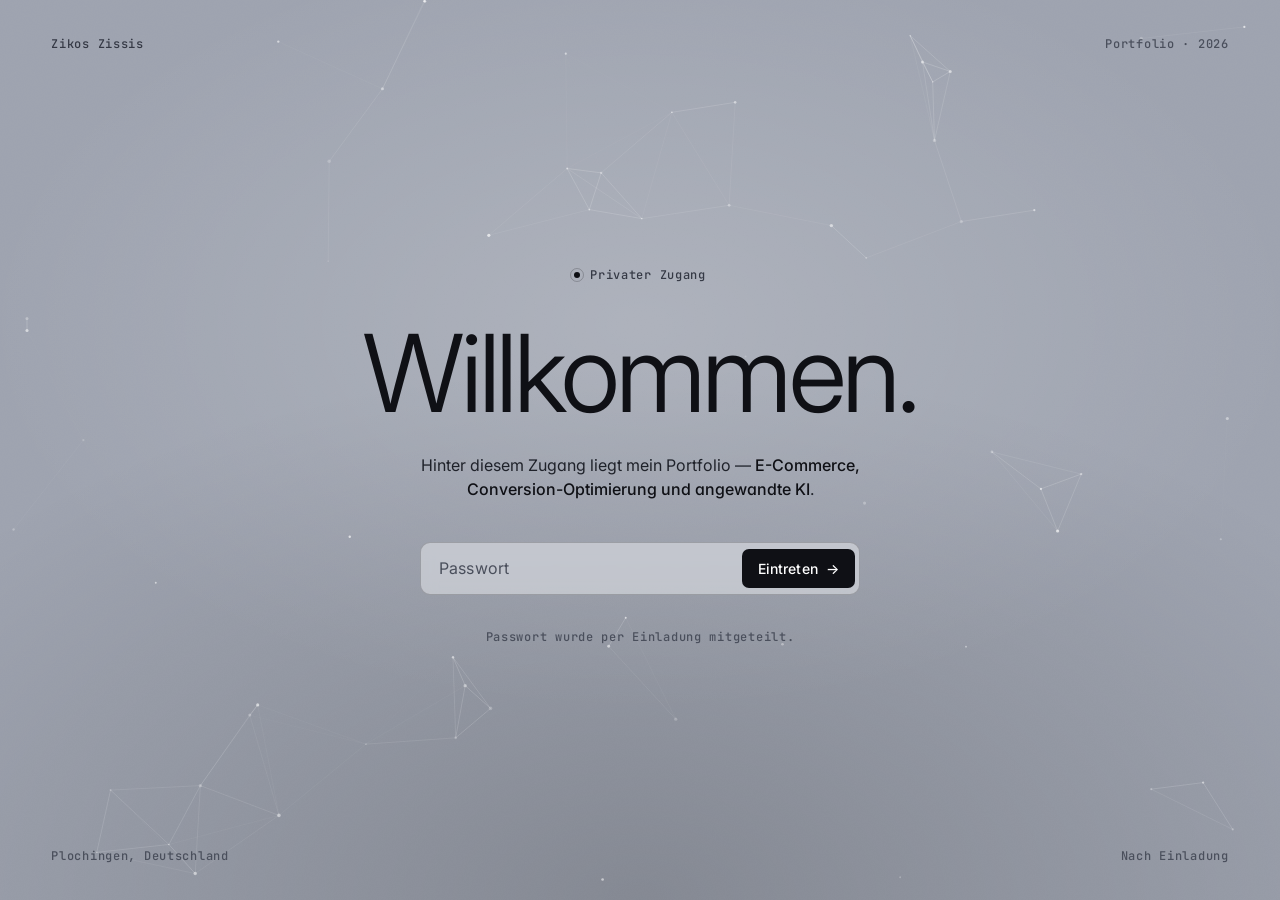
==== index.html @ af686811 "Initial Portfolio-Skelett mit Smart-Cart-Showcase Statische HTML/CSS/JS-Site ohne Build-Step: - Soft" ====
<!doctype html>
<html lang="de" data-theme="cool">
<head>
  <meta charset="utf-8" />
  <meta name="viewport" content="width=device-width, initial-scale=1, viewport-fit=cover" />
  <meta name="color-scheme" content="dark light" />
  <meta name="description" content="Privates Portfolio von Zikos Zissis — E-Commerce-Engineering, Conversion-Handwerk und angewandte KI. Zugang nach Einladung." />
  <meta name="robots" content="noindex, nofollow" />

  <title>Zikos Zissis — Portfolio</title>

  <link rel="preconnect" href="https://fonts.gstatic.com" crossorigin />
  <link rel="preload" as="style" href="https://fonts.googleapis.com/css2?family=Inter:wght@300;400;500;600&family=JetBrains+Mono:wght@400;500&display=swap" />
  <link rel="stylesheet" href="https://fonts.googleapis.com/css2?family=Inter:wght@300;400;500;600&family=JetBrains+Mono:wght@400;500&display=swap" />

  <link rel="stylesheet" href="assets/style.css" />

  <link rel="icon" href="data:image/svg+xml;utf8,<svg xmlns='http://www.w3.org/2000/svg' viewBox='0 0 32 32'><rect width='32' height='32' fill='%23A0A5B1'/><circle cx='16' cy='16' r='6' fill='none' stroke='%23fff' stroke-width='1.2' opacity='0.85'/></svg>" />

  <meta property="og:title" content="Zikos Zissis — Portfolio" />
  <meta property="og:description" content="Privates Portfolio. Zugang nach Einladung." />
  <meta property="og:type" content="website" />
</head>
<body>

  <a class="skip" href="#gate">Zum Eingang springen</a>

  <canvas id="scene" aria-hidden="true"></canvas>

  <header class="frame frame--top">
    <span class="mono">Zikos Zissis</span>
    <span class="mono mono--dim">Portfolio · 2026</span>
  </header>

  <main class="stage">
    <section class="gate" id="gate" aria-labelledby="gate-title">

      <p class="eyebrow mono">
        <span class="dot" aria-hidden="true"></span>
        Privater Zugang
      </p>

      <h1 class="display" id="gate-title">
        <span class="display__line">Willkommen.</span>
      </h1>

      <p class="lede">
        Hinter diesem Zugang liegt mein Portfolio &mdash;
        <span class="lede__hl">E-Commerce, Conversion-Optimierung und angewandte KI</span>.
      </p>

      <form class="form" id="auth" autocomplete="off" novalidate>
        <label for="pw" class="vh">Passwort</label>
        <div class="field">
          <input
            id="pw"
            name="pw"
            type="password"
            inputmode="text"
            autocapitalize="off"
            autocomplete="current-password"
            spellcheck="false"
            placeholder="Passwort"
            required
            aria-describedby="hint err"
          />
          <button type="submit" class="enter" aria-label="Eintreten">
            <span class="enter__label">Eintreten</span>
            <span class="enter__arrow" aria-hidden="true">&rarr;</span>
          </button>
        </div>
        <p class="err" id="err" role="status" aria-live="polite"></p>
        <p class="hint mono mono--dim" id="hint">Passwort wurde per Einladung mitgeteilt.</p>
      </form>

    </section>
  </main>

  <footer class="frame frame--bottom">
    <span class="mono mono--dim">Plochingen, Deutschland</span>
    <span class="mono mono--dim">Nach Einladung</span>
  </footer>

  <script src="assets/scene.js" defer></script>
  <script src="assets/auth.js" defer></script>
</body>
</html>
---- assets/style.css ----
/* ============================================================
   Zikos Zissis — Portfolio Gate
   Pure CSS · keine Frameworks · Production-ready
   ============================================================ */

:root {
  /* Farb-Tokens — Kontrast-bewusst gewählt (WCAG AA für alle Textgrößen) */
  --bg-base:   #A0A5B1;
  --bg-deep:   #888E9B;
  --bg-mid:    #B7BCC6;

  --ink:       #0F1015;          /* Headlines */
  --ink-soft:  #1F222A;          /* Body Lede */
  --ink-mute:  #353945;          /* Mono Default — 5.6:1 auf bg-base */
  --ink-dim:   #4A4F5C;          /* Mono dim — 4.6:1 (AA für large text & UI) */

  --snow:      #FFFFFF;
  --snow-dim:  #ECEEF1;

  --line:      rgba(15, 16, 21, 0.22);
  --line-soft: rgba(15, 16, 21, 0.12);

  /* Typografie */
  --sans: "Inter", system-ui, -apple-system, "Helvetica Neue", Arial, sans-serif;
  --mono: "JetBrains Mono", ui-monospace, "SF Mono", Menlo, Consolas, monospace;

  /* Spacing */
  --pad-x: clamp(20px, 4vw, 56px);
  --pad-y: clamp(20px, 3.2vw, 36px);

  /* Motion */
  --ease-out:    cubic-bezier(0.16, 1, 0.3, 1);
  --ease-in-out: cubic-bezier(0.65, 0, 0.35, 1);
}

* { box-sizing: border-box; }
*::selection { background: var(--ink); color: var(--snow); }

html, body {
  margin: 0;
  padding: 0;
  min-height: 100%;
}

html {
  background: var(--bg-base);
  color: var(--ink);
  font-family: var(--sans);
  font-feature-settings: "ss01", "cv11";
  -webkit-font-smoothing: antialiased;
  -moz-osx-font-smoothing: grayscale;
  text-rendering: optimizeLegibility;
}

body {
  position: relative;
  min-height: 100dvh;
  background:
    radial-gradient(1100px 650px at 50% 36%, rgba(255,255,255,0.16), transparent 60%),
    radial-gradient(1500px 900px at 50% 100%, rgba(0,0,0,0.16), transparent 60%),
    var(--bg-base);
  overflow-x: hidden;
  display: grid;
  grid-template-rows: auto 1fr auto;
}

/* feines Korn — gibt der Fläche Tiefe ohne Gimmick */
body::before {
  content: "";
  position: fixed;
  inset: 0;
  pointer-events: none;
  z-index: 1;
  background-image: url("data:image/svg+xml;utf8,<svg xmlns='http://www.w3.org/2000/svg' width='160' height='160'><filter id='n'><feTurbulence type='fractalNoise' baseFrequency='0.9' numOctaves='2' stitchTiles='stitch'/><feColorMatrix values='0 0 0 0 0  0 0 0 0 0  0 0 0 0 0  0 0 0 0.05 0'/></filter><rect width='100%25' height='100%25' filter='url(%23n)'/></svg>");
  opacity: 0.5;
  mix-blend-mode: overlay;
}

#scene {
  position: fixed;
  inset: 0;
  width: 100%;
  height: 100%;
  z-index: 0;
  pointer-events: none;
  display: block;
}

.skip {
  position: absolute;
  left: -9999px;
  top: 0;
  background: var(--ink);
  color: var(--snow);
  padding: 8px 12px;
  font-family: var(--mono);
  font-size: 12px;
  z-index: 100;
}
.skip:focus { left: 12px; top: 12px; }

.vh {
  position: absolute !important;
  width: 1px; height: 1px;
  margin: -1px; padding: 0;
  overflow: hidden; clip: rect(0,0,0,0);
  white-space: nowrap; border: 0;
}

/* ============================================================
   FRAMES
   ============================================================ */

.frame {
  position: relative;
  z-index: 5;
  display: flex;
  justify-content: space-between;
  align-items: center;
  padding: var(--pad-y) var(--pad-x);
}

.frame--top    { animation: fade-down 1.0s var(--ease-out) 0.05s both; }
.frame--bottom { animation: fade-up   1.0s var(--ease-out) 0.15s both; }

/* ============================================================
   MONO LABELS — sichtbarer Kontrast, ruhiges Tracking
   ============================================================ */

.mono {
  font-family: var(--mono);
  font-size: 12px;
  font-weight: 500;
  letter-spacing: 0.06em;
  color: var(--ink-mute);
  font-feature-settings: "ss01";
}
.mono--dim { color: var(--ink-dim); }
.mono--num { color: var(--ink-dim); margin-right: 8px; }

.mono--link {
  background: none;
  border: 0;
  cursor: pointer;
  padding: 4px 0;
  position: relative;
  transition: color 200ms var(--ease-out);
  color: var(--ink-mute);
  font-family: var(--mono);
  font-size: 12px;
  font-weight: 500;
  letter-spacing: 0.06em;
}
.mono--link::after {
  content: "";
  position: absolute;
  left: 0; bottom: 0;
  width: 100%; height: 1px;
  background: currentColor;
  transform: scaleX(0);
  transform-origin: right center;
  transition: transform 350ms var(--ease-out);
}
.mono--link:hover { color: var(--ink); }
.mono--link:hover::after { transform: scaleX(1); transform-origin: left center; }

/* ============================================================
   STAGE
   ============================================================ */

.stage {
  position: relative;
  z-index: 4;
  display: grid;
  place-items: center;
  padding: clamp(24px, 5vw, 60px) var(--pad-x);
}

.gate, .inside {
  width: min(620px, 100%);
  text-align: center;
  display: flex;
  flex-direction: column;
  align-items: center;
  gap: clamp(18px, 2.2vw, 26px);
}

/* Eyebrow */
.eyebrow {
  display: inline-flex;
  align-items: center;
  gap: 10px;
  color: var(--ink-mute);
  animation: fade-in 800ms var(--ease-out) 0.20s both;
}
.eyebrow .dot {
  display: inline-block;
  width: 6px; height: 6px;
  border-radius: 50%;
  background: var(--ink);
  position: relative;
}
.eyebrow .dot::after {
  content: "";
  position: absolute;
  inset: -4px;
  border-radius: 50%;
  border: 1px solid var(--line);
  animation: pulse 2.6s var(--ease-in-out) infinite;
}

/* Display Headline */
.display {
  margin: 0;
  font-family: var(--sans);
  font-weight: 350;
  font-size: clamp(46px, 8.4vw, 124px);
  line-height: 0.98;
  letter-spacing: -0.032em;
  color: var(--ink);
}
.display__line {
  display: inline-block;
  animation: rise 1000ms var(--ease-out) 0.30s both;
}

/* Lede — höher Kontrast, kürzer */
.lede {
  margin: 0;
  font-size: clamp(16px, 1.15vw, 18px);
  line-height: 1.55;
  color: var(--ink-soft);
  font-weight: 400;
  max-width: 46ch;
  animation: fade-in 1000ms var(--ease-out) 0.50s both;
}
.lede__hl {
  color: var(--ink);
  font-weight: 500;
}

/* ============================================================
   FORM
   ============================================================ */

.form {
  width: min(440px, 100%);
  margin-top: clamp(8px, 1.4vw, 14px);
  animation: fade-in 1000ms var(--ease-out) 0.70s both;
}

.field {
  position: relative;
  display: flex;
  align-items: center;
  background: rgba(255,255,255,0.40);
  backdrop-filter: blur(8px) saturate(120%);
  -webkit-backdrop-filter: blur(8px) saturate(120%);
  border: 1px solid var(--line);
  border-radius: 10px;
  transition: border-color 240ms var(--ease-out), background 240ms var(--ease-out), box-shadow 240ms var(--ease-out);
}

.field:hover { border-color: rgba(15,16,21,0.36); }
.field:focus-within {
  border-color: var(--ink);
  background: rgba(255,255,255,0.62);
  box-shadow: 0 0 0 4px rgba(15,16,21,0.06);
}

.field input {
  flex: 1;
  min-width: 0;
  background: transparent;
  border: 0;
  outline: 0;
  padding: 14px 8px 14px 18px;
  font: 400 16px/1.4 var(--sans);
  color: var(--ink);
  letter-spacing: 0.01em;
}
.field input::placeholder { color: var(--ink-dim); font-weight: 400; }
.field input:-webkit-autofill {
  -webkit-text-fill-color: var(--ink);
  -webkit-box-shadow: 0 0 0 1000px rgba(255,255,255,0.62) inset;
  caret-color: var(--ink);
}

.enter {
  appearance: none;
  border: 0;
  background: var(--ink);
  color: var(--snow);
  font-family: var(--sans);
  font-size: 14px;
  font-weight: 500;
  letter-spacing: 0.01em;
  padding: 11px 16px;
  margin: 4px;
  border-radius: 7px;
  cursor: pointer;
  display: inline-flex;
  align-items: center;
  gap: 8px;
  transition: background 220ms var(--ease-out), transform 220ms var(--ease-out), opacity 220ms var(--ease-out);
}
.enter:hover { background: var(--ink-soft); }
.enter:active { transform: translateY(1px); }
.enter:focus-visible { outline: 2px solid var(--ink); outline-offset: 3px; }
.enter[disabled] { opacity: 0.55; cursor: progress; }

.enter__arrow {
  display: inline-block;
  transition: transform 280ms var(--ease-out);
}
.enter:hover .enter__arrow { transform: translateX(3px); }

.err {
  margin: 12px 0 0;
  min-height: 18px;
  font-family: var(--mono);
  font-size: 12px;
  letter-spacing: 0.04em;
  color: #6E1F23;
  opacity: 0;
  transform: translateY(-2px);
  transition: opacity 220ms var(--ease-out), transform 220ms var(--ease-out);
}
.err.is-show { opacity: 1; transform: none; }

.hint {
  margin: 4px 0 0;
  text-align: center;
  font-size: 12px;
}

@keyframes shake {
  0%, 100% { transform: translateX(0); }
  20% { transform: translateX(-6px); }
  40% { transform: translateX(5px); }
  60% { transform: translateX(-3px); }
  80% { transform: translateX(2px); }
}
.field.is-shake { animation: shake 420ms var(--ease-in-out); }

/* Exit-Transition vor dem Redirect */
.is-exiting .stage > section,
.is-exiting .frame {
  transition: opacity 460ms var(--ease-out), transform 460ms var(--ease-out);
  opacity: 0;
}
.is-exiting .stage > section { transform: translateY(-6px) scale(0.995); }

/* ============================================================
   REVEAL ON SCROLL — sektion-weise sanft eingeblendet
   ============================================================ */

.reveal {
  opacity: 0;
  transform: translateY(14px);
  transition: opacity 700ms var(--ease-out), transform 700ms var(--ease-out);
}
.reveal.is-in { opacity: 1; transform: none; }

/* ============================================================
   ANIMATIONS
   ============================================================ */

@keyframes fade-in   { from { opacity: 0; } to { opacity: 1; } }
@keyframes fade-down { from { opacity: 0; transform: translateY(-6px); } to { opacity: 1; transform: none; } }
@keyframes fade-up   { from { opacity: 0; transform: translateY(6px);  } to { opacity: 1; transform: none; } }
@keyframes rise {
  from { opacity: 0; transform: translateY(14px); filter: blur(4px); }
  to   { opacity: 1; transform: none; filter: blur(0); }
}
@keyframes pulse {
  0%, 100% { opacity: 0; transform: scale(1); }
  50%      { opacity: 1; transform: scale(1.6); }
}

/* ============================================================
   RESPONSIVE
   ============================================================ */

@media (max-width: 540px) {
  .frame { padding: 16px 18px; }
  .frame .mono { font-size: 11px; }
  .display { font-size: clamp(40px, 13vw, 64px); }
  .lede { font-size: 15px; }
  .field { flex-wrap: wrap; }
  .enter { width: 100%; margin: 0 4px 4px; justify-content: center; padding: 12px 16px; }
  .field input { padding: 14px 16px; font-size: 16px; }
  .teaser li { font-size: 14px; padding: 13px 16px; }
}

/* ============================================================
   REDUCED MOTION & PRINT
   ============================================================ */

@media (prefers-reduced-motion: reduce) {
  *, *::before, *::after {
    animation-duration: 0.01ms !important;
    animation-iteration-count: 1 !important;
    transition-duration: 0.01ms !important;
  }
  #scene { display: none; }
}

@media print {
  #scene, .frame { display: none; }
  body { background: white; }
}
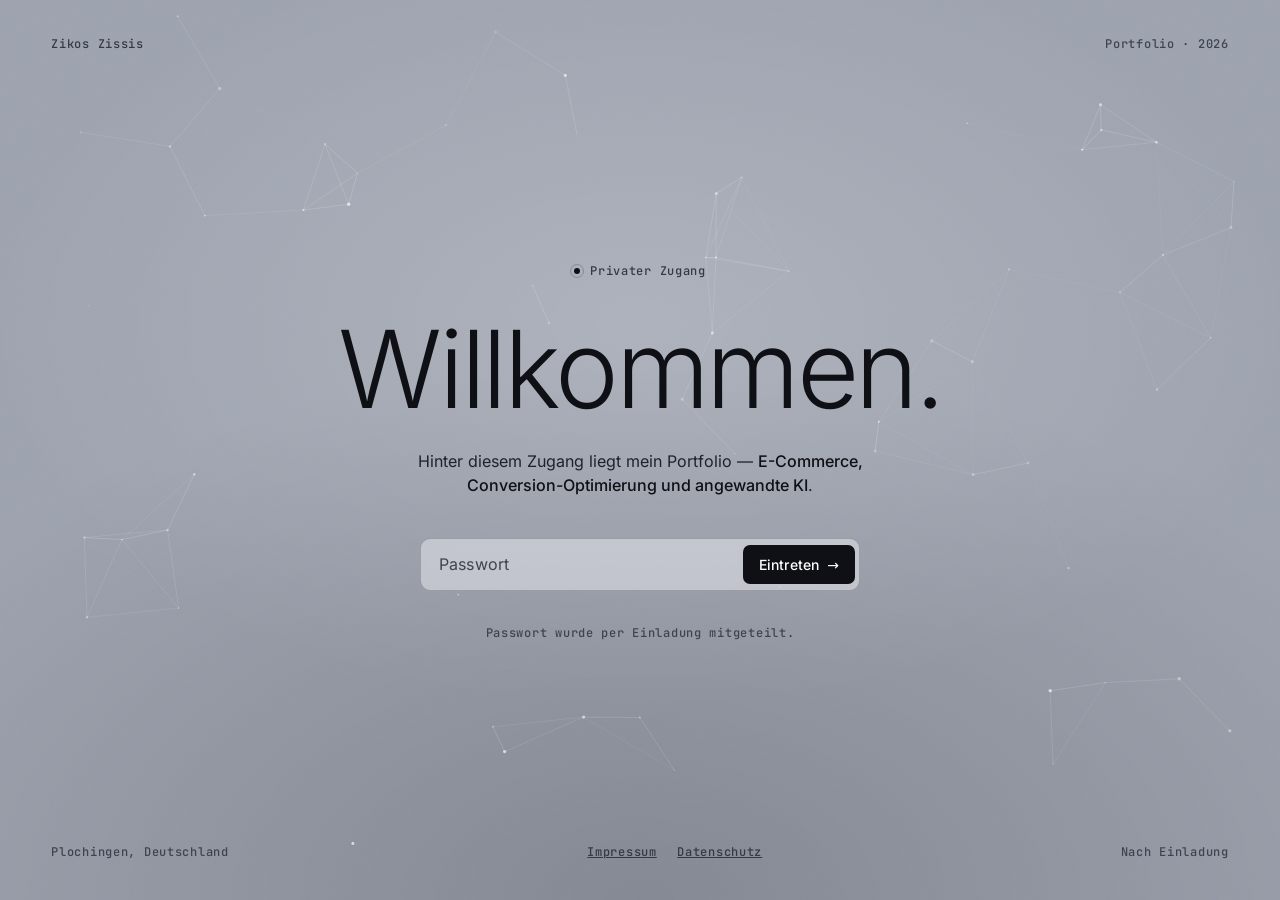
==== commit 2ba6fa7a: "Legal-Layer: Impressum + Datenschutz, Fonts self-hosted - impressum.html nach § 5 DDG: Name, Anschri" ====
--- a/index.html
+++ b/index.html
@@ -9,11 +9,7 @@
 
   <title>Zikos Zissis — Portfolio</title>
 
-  <link rel="preconnect" href="https://fonts.gstatic.com" crossorigin />
-  <link rel="preload" as="style" href="https://fonts.googleapis.com/css2?family=Inter:wght@300;400;500;600&family=JetBrains+Mono:wght@400;500&display=swap" />
-  <link rel="stylesheet" href="https://fonts.googleapis.com/css2?family=Inter:wght@300;400;500;600&family=JetBrains+Mono:wght@400;500&display=swap" />
-
-  <link rel="stylesheet" href="assets/style.css" />
+  <link rel="stylesheet" href="assets/style.css?v=2026-05-11-selfhost" />
 
   <link rel="icon" href="data:image/svg+xml;utf8,<svg xmlns='http://www.w3.org/2000/svg' viewBox='0 0 32 32'><rect width='32' height='32' fill='%23A0A5B1'/><circle cx='16' cy='16' r='6' fill='none' stroke='%23fff' stroke-width='1.2' opacity='0.85'/></svg>" />
 
@@ -78,6 +74,10 @@
 
   <footer class="frame frame--bottom">
     <span class="mono mono--dim">Plochingen, Deutschland</span>
+    <nav class="frame__legal" aria-label="Rechtliches">
+      <a class="mono mono--link" href="impressum.html">Impressum</a>
+      <a class="mono mono--link" href="datenschutz.html">Datenschutz</a>
+    </nav>
     <span class="mono mono--dim">Nach Einladung</span>
   </footer>
 
--- a/assets/style.css
+++ b/assets/style.css
@@ -2,6 +2,61 @@
    Zikos Zissis — Portfolio Gate
    Pure CSS · keine Frameworks · Production-ready
    ============================================================ */
+
+/* ============================================================
+   SELF-HOSTED FONTS · Inter + JetBrains Mono (SIL OFL 1.1)
+   Latin-Subset, WOFF2 — lokal unter assets/fonts/
+   ============================================================ */
+
+@font-face {
+  font-family: "Inter";
+  font-style: normal;
+  font-weight: 300;
+  font-display: swap;
+  src: url("fonts/inter-latin-300.woff2") format("woff2");
+}
+@font-face {
+  font-family: "Inter";
+  font-style: normal;
+  font-weight: 400;
+  font-display: swap;
+  src: url("fonts/inter-latin-400.woff2") format("woff2");
+}
+@font-face {
+  font-family: "Inter";
+  font-style: normal;
+  font-weight: 500;
+  font-display: swap;
+  src: url("fonts/inter-latin-500.woff2") format("woff2");
+}
+@font-face {
+  font-family: "Inter";
+  font-style: normal;
+  font-weight: 600;
+  font-display: swap;
+  src: url("fonts/inter-latin-600.woff2") format("woff2");
+}
+@font-face {
+  font-family: "Inter";
+  font-style: normal;
+  font-weight: 700;
+  font-display: swap;
+  src: url("fonts/inter-latin-700.woff2") format("woff2");
+}
+@font-face {
+  font-family: "JetBrains Mono";
+  font-style: normal;
+  font-weight: 400;
+  font-display: swap;
+  src: url("fonts/jetbrains-mono-latin-400.woff2") format("woff2");
+}
+@font-face {
+  font-family: "JetBrains Mono";
+  font-style: normal;
+  font-weight: 500;
+  font-display: swap;
+  src: url("fonts/jetbrains-mono-latin-500.woff2") format("woff2");
+}
 
 :root {
   /* Farb-Tokens — Kontrast-bewusst gewählt (WCAG AA für alle Textgrößen) */
@@ -11,8 +66,8 @@
 
   --ink:       #0F1015;          /* Headlines */
   --ink-soft:  #1F222A;          /* Body Lede */
-  --ink-mute:  #353945;          /* Mono Default — 5.6:1 auf bg-base */
-  --ink-dim:   #4A4F5C;          /* Mono dim — 4.6:1 (AA für large text & UI) */
+  --ink-mute:  #353945;          /* Mono Default — ~4.9:1 auf bg-base */
+  --ink-dim:   #3F4350;          /* Mono dim — ~4.6:1 auf bg-base, AA für 12px */
 
   --snow:      #FFFFFF;
   --snow-dim:  #ECEEF1;
@@ -123,6 +178,16 @@
 .frame--top    { animation: fade-down 1.0s var(--ease-out) 0.05s both; }
 .frame--bottom { animation: fade-up   1.0s var(--ease-out) 0.15s both; }
 
+.frame__legal {
+  display: inline-flex;
+  align-items: center;
+  gap: clamp(14px, 1.6vw, 22px);
+}
+@media (max-width: 640px) {
+  .frame--bottom { flex-wrap: wrap; gap: 8px 16px; }
+  .frame__legal { gap: 16px; }
+}
+
 /* ============================================================
    MONO LABELS — sichtbarer Kontrast, ruhiges Tracking
    ============================================================ */
@@ -394,6 +459,213 @@
 }
 
 /* ============================================================
+   LEGAL · Long-Form-Reading (Impressum, Datenschutz)
+   ============================================================ */
+
+.stage--legal {
+  align-items: start;
+  padding-top: clamp(28px, 5vw, 64px);
+  padding-bottom: clamp(40px, 6vw, 80px);
+}
+
+.legal {
+  width: min(720px, 100%);
+  text-align: left;
+  display: flex;
+  flex-direction: column;
+  gap: clamp(28px, 3.4vw, 40px);
+  color: var(--ink-soft);
+  line-height: 1.62;
+  font-size: 15.5px;
+  animation: fade-in 800ms var(--ease-out) 0.15s both;
+}
+
+.legal a {
+  color: var(--ink);
+  text-decoration: underline;
+  text-decoration-color: var(--line);
+  text-underline-offset: 3px;
+  text-decoration-thickness: 1px;
+  transition: text-decoration-color 220ms var(--ease-out);
+}
+.legal a:hover { text-decoration-color: var(--ink); }
+.legal a:focus-visible {
+  outline: 2px solid var(--ink);
+  outline-offset: 3px;
+  border-radius: 2px;
+}
+
+.legal__head {
+  display: flex;
+  flex-direction: column;
+  gap: 12px;
+  padding-bottom: clamp(18px, 2.4vw, 28px);
+  border-bottom: 1px solid var(--line-soft);
+}
+.legal__title {
+  margin: 0;
+  font-family: var(--sans);
+  font-weight: 350;
+  font-size: clamp(40px, 6.4vw, 72px);
+  line-height: 1.02;
+  letter-spacing: -0.028em;
+  color: var(--ink);
+}
+.legal__lede {
+  margin: 0;
+  font-size: clamp(15px, 1.1vw, 17px);
+  line-height: 1.55;
+  color: var(--ink-soft);
+  max-width: 56ch;
+}
+
+/* TOC — kompakte Sprungnavigation */
+.legal__toc {
+  border: 1px solid var(--line-soft);
+  border-radius: 12px;
+  padding: clamp(16px, 2vw, 22px) clamp(18px, 2.2vw, 26px);
+  background: rgba(255,255,255,0.32);
+  backdrop-filter: blur(8px) saturate(120%);
+  -webkit-backdrop-filter: blur(8px) saturate(120%);
+}
+.legal__toc-title {
+  margin: 0 0 10px;
+  color: var(--ink-mute);
+  text-transform: uppercase;
+}
+.legal__toc-list {
+  margin: 0;
+  padding: 0;
+  list-style: none;
+  display: grid;
+  grid-template-columns: repeat(auto-fit, minmax(220px, 1fr));
+  gap: 6px 18px;
+}
+.legal__toc-list li {
+  font-size: 14px;
+  line-height: 1.5;
+}
+.legal__toc-list a {
+  text-decoration: none;
+  color: var(--ink-soft);
+  border-bottom: 1px solid transparent;
+  padding: 2px 0;
+  transition: color 200ms var(--ease-out), border-color 200ms var(--ease-out);
+}
+.legal__toc-list a:hover {
+  color: var(--ink);
+  border-bottom-color: var(--ink);
+}
+
+/* Section · ein Block pro juristischer Einheit */
+.legal__section {
+  display: flex;
+  flex-direction: column;
+  gap: 12px;
+  scroll-margin-top: 90px;
+}
+.legal__h2 {
+  margin: 0 0 4px;
+  font-family: var(--sans);
+  font-weight: 500;
+  font-size: clamp(20px, 2vw, 24px);
+  line-height: 1.25;
+  letter-spacing: -0.012em;
+  color: var(--ink);
+}
+.legal p {
+  margin: 0;
+  hyphens: auto;
+}
+.legal strong {
+  color: var(--ink);
+  font-weight: 500;
+}
+.legal em { font-style: italic; }
+.legal code {
+  font-family: var(--mono);
+  font-size: 0.92em;
+  padding: 1px 6px;
+  border-radius: 4px;
+  background: rgba(15,16,21,0.06);
+  color: var(--ink);
+}
+
+/* Bullet-Listen */
+.legal__ul {
+  margin: 0;
+  padding-left: 1.2em;
+  display: flex;
+  flex-direction: column;
+  gap: 6px;
+}
+.legal__ul li {
+  padding-left: 4px;
+}
+.legal__ul li::marker { color: var(--ink-dim); }
+
+/* Definition-Liste · Kontakt-Block */
+.legal__dl {
+  margin: 0;
+  display: flex;
+  flex-direction: column;
+  gap: 8px;
+}
+.legal__dl-row {
+  display: grid;
+  grid-template-columns: 110px 1fr;
+  gap: 16px;
+  align-items: baseline;
+}
+.legal__dl-row dt {
+  font-family: var(--mono);
+  font-size: 12px;
+  letter-spacing: 0.06em;
+  color: var(--ink-mute);
+  text-transform: uppercase;
+}
+.legal__dl-row dd {
+  margin: 0;
+  color: var(--ink);
+}
+
+/* Cross-Links unter dem Artikel */
+.legal__crosslinks {
+  margin-top: clamp(8px, 1.6vw, 16px);
+  padding-top: clamp(20px, 2.4vw, 28px);
+  border-top: 1px solid var(--line-soft);
+  display: flex;
+  flex-wrap: wrap;
+  gap: 28px;
+}
+
+/* Responsive */
+@media (max-width: 640px) {
+  .legal { font-size: 15px; }
+  .legal__title { font-size: clamp(34px, 9vw, 48px); }
+  .legal__h2 { font-size: 19px; }
+  .legal__dl-row {
+    grid-template-columns: 1fr;
+    gap: 2px;
+  }
+  .legal__toc-list { grid-template-columns: 1fr; }
+}
+
+/* Print · saubere PDF-Ausgabe */
+@media print {
+  body[data-page="legal"] {
+    background: white;
+    color: black;
+  }
+  body[data-page="legal"]::before,
+  body[data-page="legal"] #scene { display: none; }
+  .legal__toc { display: none; }
+  .legal { color: black; }
+  .legal a { color: black; text-decoration-color: black; }
+  .legal__h2, .legal__title, .legal strong { color: black; }
+}
+
+/* ============================================================
    REDUCED MOTION & PRINT
    ============================================================ */
 
